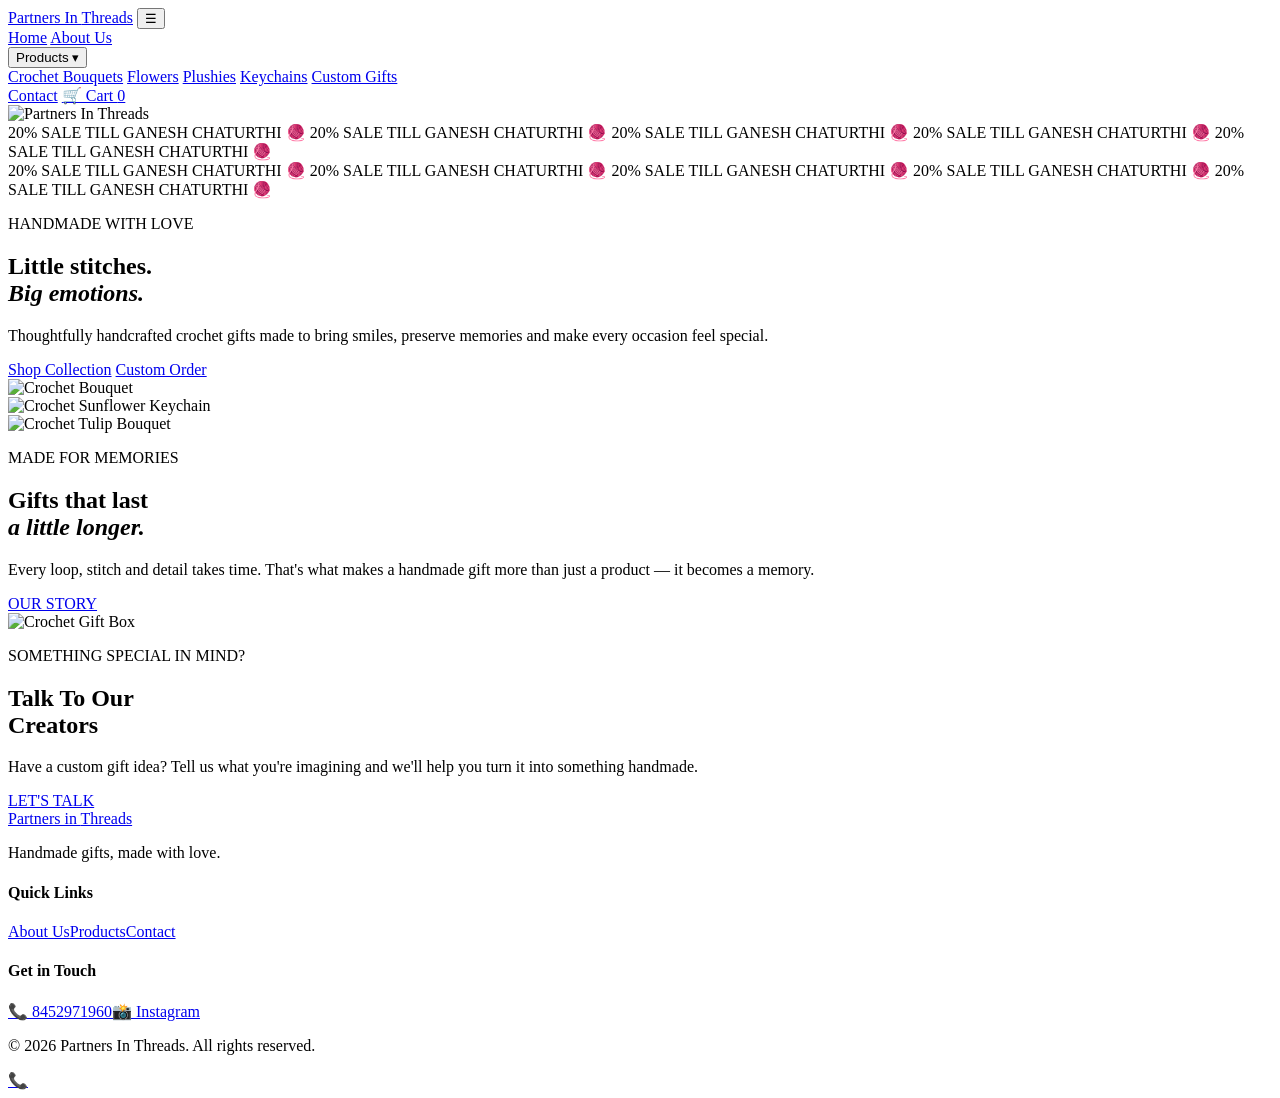
==== index.html @ 67d65999 "Add files via upload" ====
<!DOCTYPE html>
<html lang="en">
<head>
  <meta charset="UTF-8">
  <meta name="viewport" content="width=device-width, initial-scale=1.0">
  <title>Partners In Threads | Handmade Gifts</title>
  <link rel="stylesheet" href="css/style.css">
</head>
<body>
<header>
  <a class="logo" href="index.html"> Partners In <span>Threads</span></a>
  <button class="menu-toggle" aria-label="Open menu">☰</button>
  <nav>
    <a href="index.html">Home</a>
    <a href="about.html">About Us</a>
    <div class="dropdown">
      <button class="dropbtn">Products ▾</button>
      <div class="dropdown-content">
        <a href="products.html#bouquets">Crochet Bouquets</a>
        <a href="products.html#flowers">Flowers</a>
        <a href="products.html#plushies">Plushies</a>
        <a href="products.html#keychains">Keychains</a>
        <a href="products.html#custom">Custom Gifts</a>
      </div>
    </div>
    <a href="contact.html">Contact</a>
    <a href="cart.html" class="cart-link">🛒 Cart <span class="cart-count">0</span></a>
  </nav>
</header>

<section class="home-banner">
    <img src="images/home-img.png" alt="Partners In Threads">
</section>

<section class="updates-bar">
    <div class="updates-track">
        <div class="updates-content">
            <span>20% SALE TILL GANESH CHATURTHI</span>
            <span class="wool">🧶</span>
            <span>20% SALE TILL GANESH CHATURTHI</span>
            <span class="wool">🧶</span>
            <span>20% SALE TILL GANESH CHATURTHI</span>
            <span class="wool">🧶</span>
            <span>20% SALE TILL GANESH CHATURTHI</span>
            <span class="wool">🧶</span>
            <span>20% SALE TILL GANESH CHATURTHI</span>
            <span class="wool">🧶</span>
        </div>

        <div class="updates-content">
            <span>20% SALE TILL GANESH CHATURTHI</span>
            <span class="wool">🧶</span>
            <span>20% SALE TILL GANESH CHATURTHI</span>
            <span class="wool">🧶</span>
            <span>20% SALE TILL GANESH CHATURTHI</span>
            <span class="wool">🧶</span>
            <span>20% SALE TILL GANESH CHATURTHI</span>
            <span class="wool">🧶</span>
            <span>20% SALE TILL GANESH CHATURTHI</span>
            <span class="wool">🧶</span>
        </div>
    </div>
</section>

<main>
<section class="hero">
  <div class="hero-content">
    <p class="eyebrow">HANDMADE WITH LOVE</p>
    <h1>Little stitches.<br><em>Big emotions.</em></h1>
    <p>Thoughtfully handcrafted crochet gifts made to bring smiles, preserve memories and make every occasion feel special.</p>
    <div class="hero-buttons">
      <a href="products.html" class="btn primary">Shop Collection</a>
      <a href="contact.html" class="btn secondary">Custom Order</a>
    </div>
    </div>
  <div class="hero-images soft-flower-arrangement">
    <div class="flower-photo photo-main">
        <img src="images/home-1.jpg" alt="Crochet Bouquet">
    </div>

    <div class="flower-photo photo-left">
        <img src="images/home-2.jpg" alt="Crochet Sunflower Keychain">
    </div>

    <div class="flower-photo photo-right">
        <img src="images/home-3.jpg" alt="Crochet Tulip Bouquet">
    </div>
</div>
  <main>

<!-- ================= STORY SECTION ================= -->

<section class="reference-story">

    <div class="story-text">

        <p class="eyebrow">
            MADE FOR MEMORIES
        </p>

        <h2>
            Gifts that last<br>
            <em>a little longer.</em>
        </h2>

        <p>
            Every loop, stitch and detail takes time.
            That's what makes a handmade gift more than
            just a product — it becomes a memory.
        </p>

        <a href="about.html" class="dark-btn">
            OUR STORY
        </a>

    </div>


    <div class="story-image">
    <div class="story-shape">
        <img src="images/gift-box.png" alt="Crochet Gift Box">
    </div>
</div>

</section>
   
<!-- ================= TALK TO US ================= -->

<section class="talk-section">

    <div class="talk-box">

        <p class="eyebrow">
            SOMETHING SPECIAL IN MIND?
        </p>

        <h2>
            Talk To Our<br>
            Creators
        </h2>

        <p>
            Have a custom gift idea?
            Tell us what you're imagining and
            we'll help you turn it into something handmade.
        </p>

        <a href="contact.html" class="talk-btn">
            LET'S TALK
        </a>

    </div>

</section>

</main>

<footer>
  <div><a class="logo" href="index.html">Partners in <span>Threads</span></a><p>Handmade gifts, made with love.</p></div>
  <div><h4>Quick Links</h4><a href="about.html">About Us</a><a href="products.html">Products</a><a href="contact.html">Contact</a></div>
  <div><h4>Get in Touch</h4><a href="tel:8452971960">📞 8452971960</a><a href="https://www.instagram.com/partners.in.threads/?hl=en" target="_blank">📸 Instagram</a></div>
  <p class="copyright">© 2026 Partners In Threads. All rights reserved.</p>
</footer>
<a class="floating-call" href="tel:8452971960">📞</a>
<script src="js/script.js"></script>
<script src="js/cart.js"></script>
</body>
</html>
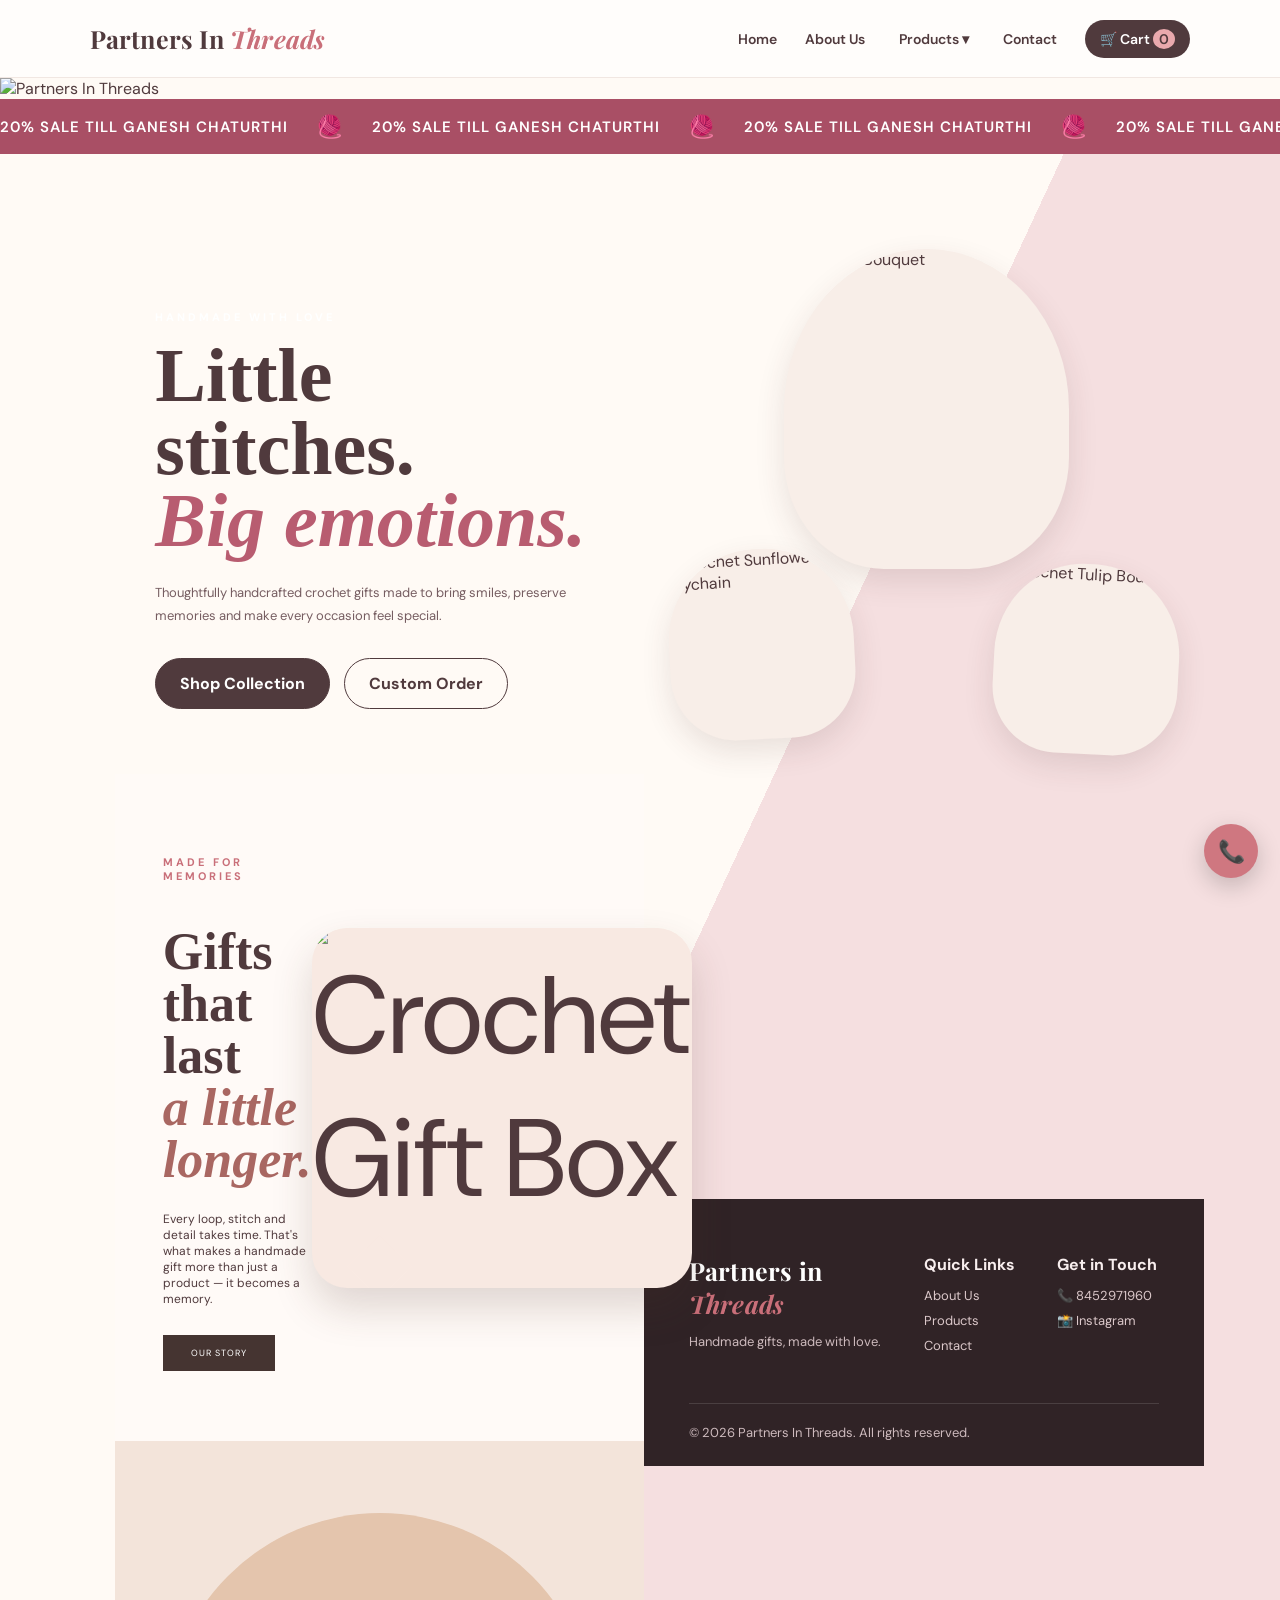
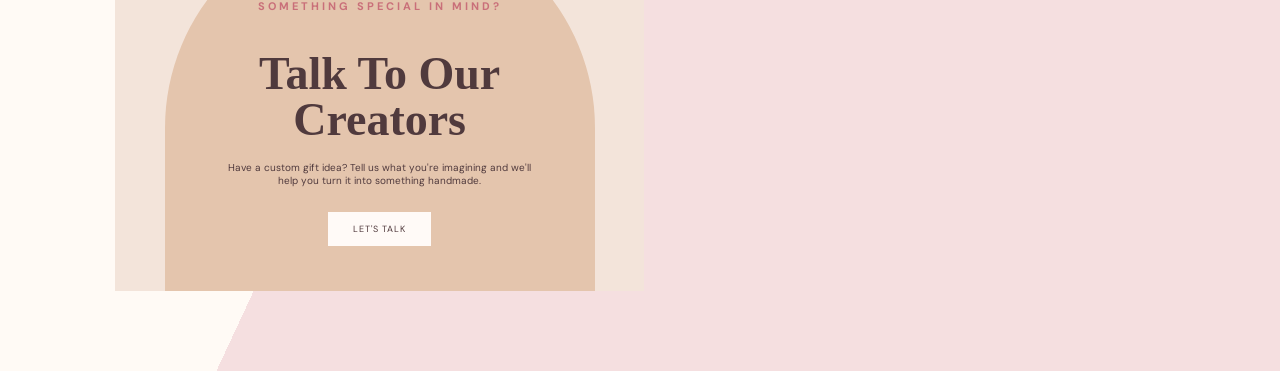
==== commit 50aba420: "Update index.html" ====
--- a/index.html
+++ b/index.html
@@ -4,7 +4,7 @@
   <meta charset="UTF-8">
   <meta name="viewport" content="width=device-width, initial-scale=1.0">
   <title>Partners In Threads | Handmade Gifts</title>
-  <link rel="stylesheet" href="css/style.css">
+  <link rel="stylesheet" href="style.css">
 </head>
 <body>
 <header>
@@ -162,7 +162,7 @@
   <p class="copyright">© 2026 Partners In Threads. All rights reserved.</p>
 </footer>
 <a class="floating-call" href="tel:8452971960">📞</a>
-<script src="js/script.js"></script>
-<script src="js/cart.js"></script>
+<script src="script.js"></script>
+<script src="cart.js"></script>
 </body>
-</html>+</html>
--- a/style.css
+++ b/style.css
@@ -0,0 +1,1347 @@
+@import url('https://fonts.googleapis.com/css2?family=DM+Sans:wght@400;500;600;700&family=Playfair+Display:ital,wght@0,500;0,600;0,700;1,500;1,600&display=swap');
+:root{--cream:#fffaf5;--pink:#e9a9ad;--deep:#503a3d;--rose:#c96f79;--light:#f7e6e1;--white:#fff}
+*{box-sizing:border-box}html{scroll-behavior:smooth}body{margin:0;background:var(--cream);color:var(--deep);font-family:'DM Sans',sans-serif}a{text-decoration:none;color:inherit}
+header{height:78px;padding:0 7%;display:flex;align-items:center;justify-content:space-between;background:#fffdfb;position:sticky;top:0;z-index:20;border-bottom:1px solid #f1e7e2}.logo{font-family:'Playfair Display',serif;font-size:25px;font-weight:700;letter-spacing:.2px}.logo span{color:var(--rose);font-style:italic}nav{display:flex;align-items:center;gap:28px;font-size:14px;font-weight:600}nav>a:hover{color:var(--rose)}.dropdown{position:relative}.dropbtn{border:0;background:none;font:inherit;color:inherit;cursor:pointer}.dropdown-content{display:none;position:absolute;top:25px;left:-15px;background:white;min-width:180px;padding:10px;border-radius:10px;box-shadow:0 12px 30px #0001}.dropdown:hover .dropdown-content{display:grid}.dropdown-content a{padding:9px}.cart-link{background:var(--deep);color:white;padding:10px 15px;border-radius:30px}.cart-count{background:var(--pink);color:var(--deep);padding:1px 6px;border-radius:50%}.menu-toggle{display:none;background:none;border:0;font-size:24px}
+.hero{min-height:620px;padding:80px 9%;display:grid;grid-template-columns:1.1fr .9fr;align-items:center;background:linear-gradient(115deg,#fffaf5 50%,#f5dfe0 50%)}.eyebrow{font-size:11px;letter-spacing:3px;font-weight:700;color:var(--rose)}h1,h2,h3{font-family:'Playfair Display',serif}h1{font-size:clamp(48px,6vw,82px);line-height:1.05;margin:15px 0 25px}h1 em,h2 em{color:var(--rose)}.hero-content>p:not(.eyebrow){max-width:520px;line-height:1.8;color:#765d61}.hero-buttons{display:flex;gap:14px;margin-top:28px}.btn{padding:14px 24px;border-radius:30px;display:inline-block;font-weight:700;border:1px solid var(--deep);cursor:pointer}.primary{background:var(--deep);color:white}.secondary{background:transparent}.hero-art{position:relative;height:400px;display:flex;justify-content:center;align-items:center}.hero-card{width:280px;height:330px;background:#fff8f2;border-radius:50% 50% 35% 35%;display:flex;flex-direction:column;align-items:center;justify-content:center;font-size:100px;box-shadow:15px 20px 0 #ffffff70}.hero-card span{font-family:'Playfair Display';font-size:22px;text-align:center;margin-top:10px}.flower{position:absolute;font-size:70px}.f1{top:20px;left:8%}.f2{right:4%;bottom:20px}.intro{text-align:center;padding:100px 20px;max-width:750px;margin:auto}.intro h2,.feature h2,.about-grid h2,.contact-info h2{font-size:45px;margin:12px 0}.intro>p:last-child{line-height:1.8;color:#765d61}.categories{display:grid;grid-template-columns:repeat(5,1fr);gap:15px;padding:0 7% 100px}.category-card{background:#fff;padding:28px 12px;text-align:center;border-radius:20px;transition:.25s}.category-card:hover{transform:translateY(-7px);box-shadow:0 15px 30px #8f64631c}.category-card div{font-size:48px}.category-card h3{margin:12px 0 5px}.category-card span{font-size:12px;color:#8a7074}.feature{margin:0 7% 100px;padding:65px;display:grid;grid-template-columns:1fr 1fr;gap:70px;align-items:center;background:#f2dfd9;border-radius:35px}.feature-image{font-size:150px;text-align:center;background:#fff8f2;border-radius:50%;width:320px;height:320px;display:flex;align-items:center;justify-content:center;margin:auto}.feature p{line-height:1.8;color:#765d61}.text-link{font-weight:700;color:var(--rose)}.cta{text-align:center;background:var(--deep);color:white;padding:90px 20px}.cta .eyebrow{color:#eab5b7}.cta h2{font-size:48px;margin:15px}.cta .primary{background:#e8a4aa;border-color:#e8a4aa;color:var(--deep)}
+.page-hero{text-align:center;padding:100px 20px 70px;background:#f5e4df}.page-hero.small{padding:65px 20px 50px}.page-hero h1{font-size:60px}.about-grid{max-width:1050px;margin:100px auto;padding:0 25px;display:grid;grid-template-columns:1fr 1fr;gap:70px;align-items:center}.about-art{height:420px;background:#f2d7d0;border-radius:45% 55% 50% 35%;font-size:160px;display:flex;align-items:center;justify-content:center;position:relative}.about-art span{position:absolute;font-size:80px;bottom:35px;right:45px}.about-grid p{line-height:1.9;color:#765d61}.values{display:grid;grid-template-columns:repeat(3,1fr);gap:20px;padding:70px 10%;background:#fff}.values div{text-align:center;padding:25px}.values p{color:#765d61}
+.products-section{padding:70px 7% 100px}.filters{display:flex;justify-content:center;flex-wrap:wrap;gap:10px;margin-bottom:45px}.filters button{border:1px solid #e5d4cf;background:transparent;padding:10px 18px;border-radius:25px;cursor:pointer}.filters button.active,.filters button:hover{background:var(--deep);color:#fff}.product-grid{display:grid;grid-template-columns:repeat(3,1fr);gap:25px}.product-card{background:#fff;border-radius:20px;overflow:hidden;box-shadow:0 5px 20px #6543440d}.product-image{height:230px;background:#f7e7e2;display:flex;align-items:center;justify-content:center;font-size:100px}.product-info{padding:20px}.tag{font-size:10px;text-transform:uppercase;letter-spacing:1.5px;color:var(--rose);font-weight:bold}.product-info h3{font-size:23px;margin:8px 0}.product-info p{font-size:13px;color:#80696c;min-height:38px}.product-bottom{display:flex;justify-content:space-between;align-items:center;margin-top:15px}.product-bottom button{border:0;background:var(--deep);color:white;border-radius:20px;padding:9px 14px;cursor:pointer}
+.cart-page{max-width:1000px;margin:70px auto;display:grid;grid-template-columns:1fr 300px;gap:30px;padding:0 20px}.cart-item{display:flex;align-items:center;gap:18px;background:white;padding:16px;border-radius:15px;margin-bottom:12px}.cart-item .emoji{font-size:45px;background:#f5e4df;padding:15px;border-radius:12px}.cart-item h3{margin:0}.qty{display:flex;gap:8px;align-items:center}.qty button{width:28px;height:28px;border:0;border-radius:50%;cursor:pointer}.remove{color:#bd5964;background:none;border:0;cursor:pointer}.cart-summary{height:max-content;background:white;padding:25px;border-radius:18px}.summary-row{display:flex;justify-content:space-between;border-top:1px solid #eee;padding-top:20px;margin-top:20px;font-size:20px}.checkout-btn{width:100%;margin-top:25px;padding:14px;background:var(--deep);color:white;border:0;border-radius:30px;font-weight:bold;cursor:pointer}.small-note{font-size:11px;color:#8a7074;line-height:1.6}.empty{text-align:center;padding:70px 10px;color:#80696c}
+.contact-wrap{max-width:1000px;margin:80px auto;padding:0 25px;display:grid;grid-template-columns:.9fr 1.1fr;gap:70px}.contact-info p{line-height:1.8;color:#765d61}.contact-card{display:flex;gap:15px;align-items:center;background:#fff;padding:17px;margin-top:15px;border-radius:15px;font-size:25px}.contact-card span{font-size:14px}.contact-form{background:#fff;padding:30px;border-radius:20px}.contact-form label{display:block;font-size:13px;font-weight:bold;margin-bottom:16px}.contact-form input,.contact-form textarea,.contact-form select{width:100%;margin-top:7px;padding:13px;border:1px solid #e6d9d5;border-radius:8px;background:#fffdfb;font:inherit}.contact-form textarea{resize:vertical}#form-status{color:#58815a;font-size:13px}
+footer{background:#302326;color:#f8eeee;padding:55px 8% 25px;display:grid;grid-template-columns:2fr 1fr 1fr;gap:30px}footer .logo{color:white}footer p{color:#cdbabd;font-size:13px}footer h4{margin:0 0 12px}footer a:not(.logo){display:block;margin:8px 0;color:#dbc8ca;font-size:13px}.copyright{grid-column:1/-1;border-top:1px solid #ffffff20;padding-top:20px;margin:10px 0 0}.floating-call{position:fixed;right:22px;bottom:22px;background:#cf7780;color:white;width:54px;height:54px;border-radius:50%;display:flex;align-items:center;justify-content:center;font-size:22px;box-shadow:0 8px 25px #0003}
+@media(max-width:800px){header{padding:0 5%}.menu-toggle{display:block}nav{display:none;position:absolute;top:78px;left:0;right:0;background:white;padding:20px;flex-direction:column;align-items:flex-start;box-shadow:0 10px 20px #0001}nav.open{display:flex}.dropdown-content{position:static;box-shadow:none}.dropdown:hover .dropdown-content{display:none}.dropdown.open .dropdown-content{display:grid}.hero{grid-template-columns:1fr;padding:70px 8%;background:linear-gradient(#fffaf5 55%,#f5dfe0 45%)}.hero-art{height:300px}.categories{grid-template-columns:repeat(2,1fr)}.feature,.about-grid,.contact-wrap,.cart-page{grid-template-columns:1fr}.feature{padding:35px;margin:0 5% 70px;gap:30px}.product-grid{grid-template-columns:repeat(2,1fr)}footer{grid-template-columns:1fr 1fr}.page-hero h1{font-size:48px}}@media(max-width:480px){.hero-buttons{flex-direction:column;align-items:flex-start}.categories{grid-template-columns:1fr 1fr;padding:0 5% 60px}.category-card{padding:20px 8px}.category-card div{font-size:38px}.product-grid{grid-template-columns:1fr}.intro h2,.feature h2,.about-grid h2,.contact-info h2{font-size:35px}.feature-image{width:240px;height:240px;font-size:110px}footer{grid-template-columns:1fr}.cart-page{margin:40px auto}}
+/* Product Photos */
+.product-image {
+    width: 100%;
+    height: 245px;
+    display: flex;
+    align-items: center;
+    justify-content: center;
+    overflow: hidden;
+    background: #f8e9e5;
+    padding: 15px;
+}
+
+.product-image img {
+    width: 100%;
+    height: 100%;
+    object-fit: contain;
+    display: block;
+}
+/* Founders Photo */
+.about-art {
+    display: flex;
+    align-items: center;
+    justify-content: center;
+    padding: 25px;
+    background: transparent;
+}
+
+.about-art img {
+    width: 100%;
+    max-width: 380px;
+    height: 430px;
+    object-fit: cover;
+    display: block;
+    border-radius: 45% 45% 45% 45%;
+    box-shadow: 0 12px 30px rgba(80, 50, 40, 0.18);
+}
+/* =====================================================
+   PARTNERS IN THREADS - REFERENCE STYLE HOMEPAGE
+   ===================================================== */
+
+
+/* ================= HERO ================= */
+
+.reference-hero {
+
+    min-height: 650px;
+
+    position: relative;
+
+    display: flex;
+
+    align-items: center;
+
+    justify-content: center;
+
+    text-align: center;
+
+    overflow: hidden;
+
+    color: white;
+
+    background:
+        linear-gradient(
+            rgba(95, 72, 65, 0.25),
+            rgba(95, 72, 65, 0.25)
+        ),
+        linear-gradient(
+            120deg,
+            #cdb7aa,
+            #a98d7d,
+            #d4bfb2
+        );
+}
+
+
+.reference-hero::before {
+
+    content: "";
+
+    position: absolute;
+
+    width: 520px;
+    height: 520px;
+
+    border-radius: 50%;
+
+    background: rgba(255,255,255,0.15);
+
+    right: 10%;
+    top: 5%;
+}
+
+
+.hero-content {
+
+    position: relative;
+
+    z-index: 2;
+
+    max-width: 650px;
+
+    padding: 40px;
+}
+
+
+.hero-content .eyebrow {
+
+    color: white;
+
+    margin-bottom: 15px;
+}
+
+
+.hero-content h1 {
+
+    font-family: "Cormorant Garamond", serif;
+
+    font-size: 76px;
+
+    line-height: 0.95;
+
+    margin-bottom: 25px;
+}
+
+
+.hero-content h1 em {
+    color: #b85c70;
+    font-style: italic;
+}
+
+
+.hero-content > p:not(.eyebrow) {
+
+    max-width: 560px;
+
+    margin: 0 auto 30px;
+
+    font-size: 13px;
+}
+
+
+.hero-btn {
+
+    display: inline-block;
+
+    background: #fffaf7;
+
+    color: #4a3834;
+
+    padding: 13px 30px;
+
+    font-size: 10px;
+
+    letter-spacing: 1.5px;
+
+    font-weight: 600;
+
+}
+
+
+.hero-bottom-left {
+
+    position: absolute;
+
+    left: 6%;
+
+    bottom: 25px;
+
+    display: flex;
+
+    gap: 20px;
+
+    z-index: 3;
+}
+
+
+.hero-bottom-left a {
+
+    color: white;
+
+    font-size: 18px;
+}
+
+
+.hero-bottom-right {
+
+    position: absolute;
+
+    right: 6%;
+
+    bottom: 25px;
+
+    font-size: 9px;
+
+    letter-spacing: 1px;
+}
+
+
+/* ================= COLLECTIONS ================= */
+
+.collections-section {
+
+    background: #f3e4da;
+
+    text-align: center;
+
+    padding: 90px 7%;
+}
+
+
+.collections-section h2 {
+
+    font-family: "Cormorant Garamond", serif;
+
+    font-size: 48px;
+
+    margin-bottom: 45px;
+}
+
+
+.collection-grid {
+
+    max-width: 1000px;
+
+    margin: auto;
+
+    display: grid;
+
+    grid-template-columns:
+        repeat(3, 1fr);
+
+    gap: 45px;
+}
+
+
+.collection-card {
+
+    background: #e4c7b2;
+
+    display: block;
+
+    transition: transform 0.3s ease;
+}
+
+
+.collection-card:hover {
+
+    transform: translateY(-6px);
+}
+
+
+.collection-image {
+    height: 250px;
+    width: 100%;
+    overflow: hidden;
+    border-radius: 120px 120px 0 0;
+    background: #e4c7b2;
+}
+
+.collection-image img {
+    width: 100%;
+    height: 100%;
+    object-fit: cover;
+    display: block;
+}
+
+
+.bouquet-bg {
+
+    background: #c7b1a4;
+}
+
+
+.keychain-bg {
+
+    background: #bba69a;
+}
+
+
+.gajra-bg {
+
+    background: #d2b9a6;
+}
+
+
+.collection-text {
+
+    padding: 20px 25px 28px;
+}
+
+
+.collection-text h3 {
+
+    font-family: "Cormorant Garamond", serif;
+
+    font-size: 26px;
+
+    margin-bottom: 8px;
+}
+
+
+.collection-text p {
+
+    font-size: 9px;
+
+    line-height: 1.6;
+
+    margin-bottom: 20px;
+}
+
+
+.collection-text span {
+
+    font-size: 8px;
+
+    letter-spacing: 1px;
+
+    font-weight: 600;
+}
+
+
+/* ================= STORY ================= */
+
+.reference-story {
+
+    min-height: 520px;
+
+    display: grid;
+
+    grid-template-columns: 1fr 1fr;
+
+    align-items: center;
+
+    padding: 70px 9%;
+
+    background: #fffaf7;
+}
+
+
+.story-text {
+
+    max-width: 500px;
+}
+
+
+.story-text h2 {
+
+    font-family: "Cormorant Garamond", serif;
+
+    font-size: 52px;
+
+    line-height: 1;
+
+    margin-bottom: 25px;
+}
+
+
+.story-text h2 em {
+
+    color: #a96762;
+
+    font-style: italic;
+}
+
+
+.story-text > p:not(.eyebrow) {
+
+    font-size: 12px;
+
+    max-width: 450px;
+
+    margin-bottom: 28px;
+}
+
+
+.dark-btn {
+
+    display: inline-block;
+
+    background: #453431;
+
+    color: white;
+
+    padding: 12px 28px;
+
+    font-size: 9px;
+
+    letter-spacing: 1px;
+}
+
+
+.story-image {
+
+    display: flex;
+
+    align-items: center;
+
+    justify-content: center;
+}
+
+
+.story-shape {
+
+    width: 390px;
+
+    height: 390px;
+
+    display: flex;
+
+    align-items: center;
+
+    justify-content: center;
+
+    font-size: 110px;
+
+    background: #d6bba8;
+
+    border-radius:
+        50%
+        50%
+        50%
+        20%;
+
+    box-shadow:
+        0 20px 40px
+        rgba(80,50,40,0.18);
+}
+
+
+/* ================= POPULAR ================= */
+
+.popular-section {
+
+    background: #e4c6ae;
+
+    padding: 80px 6%;
+
+    text-align: center;
+}
+
+
+.popular-section h2 {
+
+    font-family: "Cormorant Garamond", serif;
+
+    font-size: 48px;
+
+    margin-bottom: 40px;
+}
+
+
+.popular-grid {
+
+    max-width: 1120px;
+
+    margin: auto;
+
+    display: grid;
+
+    grid-template-columns:
+        repeat(4, 1fr);
+
+    gap: 28px;
+}
+
+
+.popular-product {
+
+    text-align: left;
+
+    display: block;
+}
+
+
+.popular-product-image {
+
+    height: 230px;
+
+    background: #d2b6a3;
+
+    display: flex;
+
+    align-items: center;
+
+    justify-content: center;
+
+    overflow: hidden;
+}
+
+
+.popular-product-image img {
+
+    width: 100%;
+
+    height: 100%;
+
+    object-fit: contain;
+
+    padding: 15px;
+}
+
+
+.popular-product h3 {
+
+    font-family: "Cormorant Garamond", serif;
+
+    font-size: 22px;
+
+    margin-top: 12px;
+}
+
+
+.popular-product p {
+
+    font-size: 12px;
+
+    font-weight: 600;
+}
+
+
+/* ================= TALK SECTION ================= */
+
+.talk-section {
+
+    min-height: 450px;
+
+    background: #f3e4da;
+
+    display: flex;
+
+    align-items: flex-end;
+
+    justify-content: center;
+
+    text-align: center;
+
+    padding-top: 70px;
+}
+
+
+.talk-box {
+
+    width: 430px;
+
+    min-height: 350px;
+
+    background: #e4c5ad;
+
+    border-radius:
+        220px
+        220px
+        0
+        0;
+
+    padding:
+        75px
+        55px
+        45px;
+}
+
+
+.talk-box h2 {
+
+    font-family: "Cormorant Garamond", serif;
+
+    font-size: 46px;
+
+    line-height: 1;
+
+    margin-bottom: 18px;
+}
+
+
+.talk-box p:not(.eyebrow) {
+
+    font-size: 10px;
+
+    margin-bottom: 25px;
+}
+
+
+.talk-btn {
+
+    display: inline-block;
+
+    background: #fffaf7;
+
+    padding: 11px 25px;
+
+    font-size: 9px;
+
+    letter-spacing: 1px;
+}
+
+
+/* ================= MOBILE ================= */
+
+@media (max-width: 800px) {
+
+    .reference-hero {
+
+        min-height: 560px;
+
+    }
+
+
+    .hero-content h1 {
+
+        font-size: 54px;
+
+    }
+
+
+    .collection-grid {
+
+        grid-template-columns: 1fr;
+
+        max-width: 380px;
+
+    }
+
+
+    .reference-story {
+
+        grid-template-columns: 1fr;
+
+        gap: 50px;
+
+        text-align: center;
+
+    }
+
+
+    .story-text {
+
+        margin: auto;
+
+    }
+
+
+    .story-image {
+
+        order: -1;
+
+    }
+
+
+    .story-shape {
+
+        width: 300px;
+
+        height: 300px;
+
+    }
+
+
+    .popular-grid {
+
+        grid-template-columns:
+            repeat(2, 1fr);
+
+    }
+
+
+    .talk-box {
+
+        width: 90%;
+
+    }
+
+}
+
+
+@media (max-width: 500px) {
+
+    .popular-grid {
+
+        grid-template-columns: 1fr;
+
+    }
+
+
+    .hero-content h1 {
+
+        font-size: 45px;
+
+    }
+
+
+    .hero-bottom-right {
+
+        display: none;
+
+    }
+
+}
+/* Soft Flower Arrangement */
+
+.soft-flower-arrangement {
+    position: relative;
+    width: 560px;
+    height: 540px;
+    margin: 0 auto;
+}
+
+.flower-photo {
+    position: absolute;
+    overflow: hidden;
+    background: #f8eee8;
+    box-shadow: 0 12px 30px rgba(70, 45, 40, 0.12);
+}
+
+.flower-photo img {
+    width: 100%;
+    height: 100%;
+    object-fit: cover;
+    display: block;
+}
+
+/* Main bouquet */
+.photo-main {
+    width: 285px;
+    height: 320px;
+    top: 15px;
+    left: 140px;
+    border-radius: 50% 50% 35% 35%;
+}
+
+/* Left small photo */
+.photo-left {
+    width: 185px;
+    height: 190px;
+    left: 25px;
+    bottom: 35px;
+    border-radius: 48% 48% 35% 35%;
+    transform: rotate(-3deg);
+}
+
+/* Right small photo */
+.photo-right {
+    width: 185px;
+    height: 190px;
+    right: 25px;
+    bottom: 20px;
+    border-radius: 48% 48% 35% 35%;
+    transform: rotate(3deg);
+}
+.story-shape {
+    width: 380px;
+    height: 360px;
+    border-radius: 35px;
+    overflow: hidden;
+    position: relative;
+    background: #f8e9e2;
+    margin: 0 auto;
+}
+
+.story-shape::after {
+    content: "";
+    position: absolute;
+    bottom: -1px;
+    left: 45px;
+    width: 45px;
+    height: 45px;
+    background: #f8e9e2;
+    transform: rotate(45deg);
+}
+
+.story-shape img {
+    width: 100%;
+    height: 100%;
+    object-fit: cover;
+    display: block;
+}
+.home-banner {
+    width: 100%;
+    display: flex;
+    justify-content: center;
+    overflow: hidden;
+}
+
+.home-banner img {
+    width: 100%;
+    height: auto;
+    display: block;
+}
+.updates-bar {
+    width: 100%;
+    height: 55px;
+    background: #a94f65;
+    overflow: hidden;
+    display: flex;
+    align-items: center;
+}
+
+.updates-track {
+    display: flex;
+    width: max-content;
+    animation: updateScroll 20s linear infinite;
+}
+
+.updates-content {
+    display: flex;
+    align-items: center;
+    gap: 28px;
+    padding-right: 28px;
+    white-space: nowrap;
+}
+
+.updates-track span {
+    color: #ffffff;
+    font-size: 15px;
+    font-weight: 600;
+    letter-spacing: 1px;
+}
+
+.updates-track .wool {
+    font-size: 22px;
+}
+
+@keyframes updateScroll {
+    from {
+        transform: translateX(0);
+    }
+    to {
+        transform: translateX(-50%);
+    }
+}
+
+@keyframes updateScroll {
+    from {
+        transform: translateX(0);
+    }
+    to {
+        transform: translateX(-50%);
+    }
+}
+.original-price {
+    text-decoration: line-through;
+    color: #888;
+    font-size: 14px;
+    margin-right: 8px;
+}
+
+.sale-price {
+    color: #a94f65;
+    font-size: 18px;
+    font-weight: 700;
+}
+/* ================================
+   CHECKOUT PAGE
+================================ */
+
+.checkout-page {
+    padding: 50px 6%;
+    background: #fffaf7;
+}
+
+.checkout-container {
+    max-width: 1150px;
+    margin: 0 auto;
+    display: grid;
+    grid-template-columns: 1.5fr 1fr;
+    gap: 40px;
+    align-items: start;
+}
+
+.checkout-form,
+.checkout-summary {
+    background: #ffffff;
+    padding: 30px;
+    border-radius: 20px;
+    box-shadow: 0 8px 25px rgba(100, 60, 50, 0.08);
+}
+
+.checkout-form h2,
+.checkout-summary h2 {
+    color: #3f302d;
+    margin-bottom: 8px;
+}
+
+.checkout-subtitle {
+    color: #777;
+    margin-bottom: 25px;
+}
+
+.checkout-form label {
+    display: block;
+    color: #3f302d;
+    font-weight: 600;
+    margin-bottom: 18px;
+}
+
+.checkout-form input,
+.checkout-form textarea {
+    width: 100%;
+    margin-top: 8px;
+    padding: 13px 15px;
+    border: 1px solid #d8c3b5;
+    border-radius: 10px;
+    font-family: inherit;
+    font-size: 15px;
+    box-sizing: border-box;
+    outline: none;
+}
+
+.checkout-form input:focus,
+.checkout-form textarea:focus {
+    border-color: #a96762;
+}
+
+.checkout-row {
+    display: grid;
+    grid-template-columns: 1fr 1fr;
+    gap: 18px;
+}
+
+.payment-heading {
+    margin-top: 30px;
+}
+
+.payment-options {
+    display: flex;
+    flex-direction: column;
+    gap: 12px;
+    margin: 20px 0 25px;
+}
+
+.payment-option {
+    display: flex !important;
+    align-items: center;
+    gap: 12px;
+    padding: 15px;
+    border: 1px solid #d8c3b5;
+    border-radius: 12px;
+    cursor: pointer;
+    margin-bottom: 0 !important;
+}
+
+.payment-option input {
+    width: auto;
+    margin: 0;
+}
+
+.payment-option span {
+    display: flex;
+    flex-direction: column;
+    gap: 4px;
+}
+
+.payment-option small {
+    color: #777;
+    font-weight: 400;
+}
+
+.checkout-submit {
+    width: 100%;
+    padding: 15px;
+    border: none;
+    border-radius: 30px;
+    background: #a94f65;
+    color: white;
+    font-size: 16px;
+    font-weight: 600;
+    cursor: pointer;
+}
+
+.checkout-submit:hover {
+    opacity: 0.9;
+}
+
+
+/* Checkout Products */
+
+.checkout-item {
+    display: flex;
+    align-items: center;
+    gap: 14px;
+    padding: 15px 0;
+    border-bottom: 1px solid #eadbd3;
+}
+
+.checkout-item-image {
+    width: 70px;
+    height: 70px;
+    flex-shrink: 0;
+    border-radius: 10px;
+    overflow: hidden;
+    background: #f8e9e5;
+}
+
+.checkout-item-image img {
+    width: 100%;
+    height: 100%;
+    object-fit: contain;
+    display: block;
+}
+
+.checkout-item-info {
+    flex: 1;
+}
+
+.checkout-item-info h3 {
+    margin: 0 0 5px;
+    font-size: 15px;
+    color: #3f302d;
+}
+
+.checkout-item-info p {
+    margin: 0;
+    color: #777;
+    font-size: 14px;
+}
+
+.checkout-item > strong {
+    color: #a94f65;
+    white-space: nowrap;
+}
+
+.checkout-total {
+    display: flex;
+    justify-content: space-between;
+    align-items: center;
+    padding-top: 20px;
+    margin-top: 10px;
+    font-size: 18px;
+}
+
+.checkout-total strong {
+    color: #a94f65;
+    font-size: 22px;
+}
+
+
+/* Mobile */
+
+@media (max-width: 768px) {
+
+    .checkout-container {
+        grid-template-columns: 1fr;
+    }
+
+    .checkout-row {
+        grid-template-columns: 1fr;
+        gap: 0;
+    }
+
+    .checkout-form,
+    .checkout-summary {
+        padding: 22px;
+    }
+}
+/* ================================
+   ORDER SUCCESS PAGE
+================================ */
+
+.order-success-page {
+    min-height: 70vh;
+    padding: 60px 6%;
+    background: #fffaf7;
+}
+
+.success-box {
+    max-width: 800px;
+    margin: 0 auto;
+    background: #ffffff;
+    padding: 45px;
+    border-radius: 24px;
+    text-align: center;
+    box-shadow: 0 8px 30px rgba(100, 60, 50, 0.08);
+}
+
+.success-icon {
+    width: 70px;
+    height: 70px;
+    margin: 0 auto 20px;
+    border-radius: 50%;
+    background: #a94f65;
+    color: white;
+    font-size: 40px;
+    display: flex;
+    align-items: center;
+    justify-content: center;
+}
+
+.success-box h1 {
+    color: #3f302d;
+    margin: 10px 0;
+}
+
+.success-box h1 em {
+    color: #a94f65;
+}
+
+.success-message {
+    color: #777;
+    line-height: 1.6;
+}
+
+.order-id-box {
+    margin: 30px auto;
+    padding: 18px;
+    background: #f8e9e5;
+    border-radius: 12px;
+}
+
+.order-id-box span {
+    display: block;
+    color: #777;
+    font-size: 13px;
+    margin-bottom: 5px;
+}
+
+.order-id-box strong {
+    color: #a94f65;
+    font-size: 20px;
+    letter-spacing: 1px;
+}
+
+.success-details,
+.success-products {
+    margin-top: 30px;
+    padding-top: 25px;
+    border-top: 1px solid #eadbd3;
+    text-align: left;
+}
+
+.success-details h2,
+.success-products h2 {
+    color: #3f302d;
+    margin-bottom: 18px;
+}
+
+.success-details p {
+    color: #555;
+    line-height: 1.6;
+    margin: 8px 0;
+}
+
+.success-item {
+    display: flex;
+    align-items: center;
+    gap: 15px;
+    padding: 15px 0;
+    border-bottom: 1px solid #eadbd3;
+}
+
+.success-item-image {
+    width: 70px;
+    height: 70px;
+    flex-shrink: 0;
+    border-radius: 10px;
+    overflow: hidden;
+    background: #f8e9e5;
+}
+
+.success-item-image img {
+    width: 100%;
+    height: 100%;
+    object-fit: contain;
+}
+
+.success-item-info {
+    flex: 1;
+}
+
+.success-item-info h3 {
+    margin: 0 0 5px;
+    color: #3f302d;
+    font-size: 15px;
+}
+
+.success-item-info p {
+    margin: 0;
+    color: #777;
+    font-size: 14px;
+}
+
+.success-item > strong {
+    color: #a94f65;
+}
+
+.success-total {
+    display: flex;
+    justify-content: space-between;
+    align-items: center;
+    margin-top: 25px;
+    padding-top: 20px;
+    border-top: 2px solid #d8c3b5;
+    font-size: 20px;
+}
+
+.success-total strong {
+    color: #a94f65;
+    font-size: 24px;
+}
+
+.success-buttons {
+    display: flex;
+    justify-content: center;
+    gap: 15px;
+    margin-top: 35px;
+    flex-wrap: wrap;
+}
+
+.continue-shopping,
+.home-button {
+    padding: 13px 25px;
+    border-radius: 25px;
+    text-decoration: none;
+    font-weight: 600;
+}
+
+.continue-shopping {
+    background: #a94f65;
+    color: white;
+}
+
+.home-button {
+    border: 1px solid #a94f65;
+    color: #a94f65;
+    background: white;
+}
+
+@media (max-width: 600px) {
+
+    .success-box {
+        padding: 25px 18px;
+    }
+
+    .success-item {
+        gap: 10px;
+    }
+
+    .success-item-image {
+        width: 60px;
+        height: 60px;
+    }
+
+    .success-buttons {
+        flex-direction: column;
+    }
+
+    .continue-shopping,
+    .home-button {
+        display: block;
+        width: 100%;
+        box-sizing: border-box;
+    }
+}
+/* ================================
+   CART PRODUCT IMAGE
+================================ */
+
+.cart-item-image {
+    width: 120px !important;
+    height: 120px !important;
+    min-width: 120px !important;
+    max-width: 120px !important;
+    flex: 0 0 120px !important;
+
+    border-radius: 12px;
+    overflow: hidden;
+    background: #f8e9e5;
+
+    display: flex;
+    align-items: center;
+    justify-content: center;
+}
+
+.cart-item-image img {
+    width: 100% !important;
+    height: 100% !important;
+
+    max-width: 100% !important;
+    max-height: 100% !important;
+
+    object-fit: contain !important;
+    display: block;
+}
+.cart-item {
+    display: flex;
+    align-items: center;
+    gap: 20px;
+    padding: 20px;
+    margin-bottom: 15px;
+    background: #ffffff;
+    border-radius: 15px;
+}
+/* ================================
+   UPI PAYMENT
+================================ */
+
+.upi-payment-box {
+    display: none;
+    margin: 20px 0;
+    padding: 20px;
+    background: #f8e9e5;
+    border-radius: 15px;
+}
+
+.upi-payment-box h3 {
+    margin-top: 0;
+    color: #3f302d;
+}
+
+.upi-payment-box p {
+    color: #666;
+}
+
+.upi-id {
+    display: inline-block;
+    margin: 10px 0;
+    padding: 12px 18px;
+    background: white;
+    border-radius: 10px;
+    color: #a94f65;
+    font-weight: 700;
+}
+
+.upi-note {
+    font-size: 13px;
+}
+
+.payment-confirmation {
+    display: flex !important;
+    align-items: center;
+    gap: 10px;
+    margin-top: 15px;
+    cursor: pointer;
+}
+
+.payment-confirmation input {
+    width: auto !important;
+    margin: 0 !important;
+}
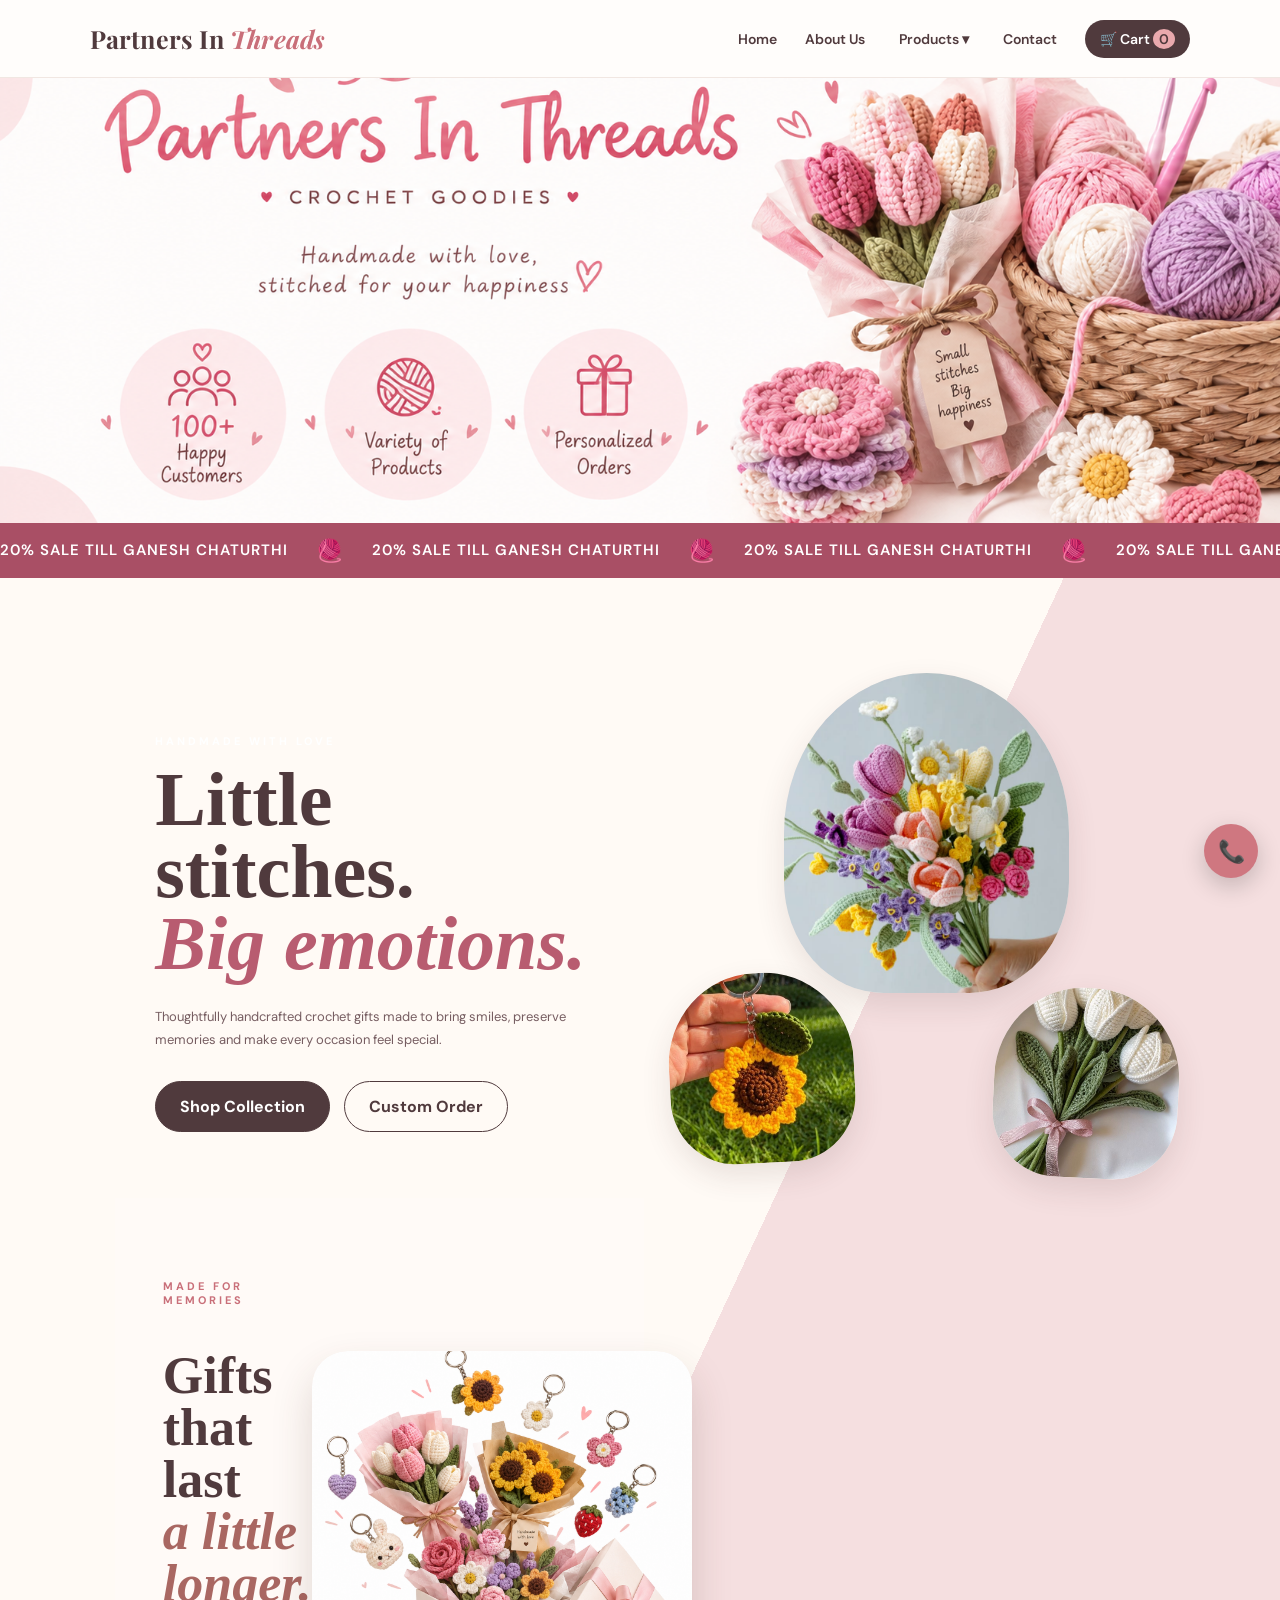
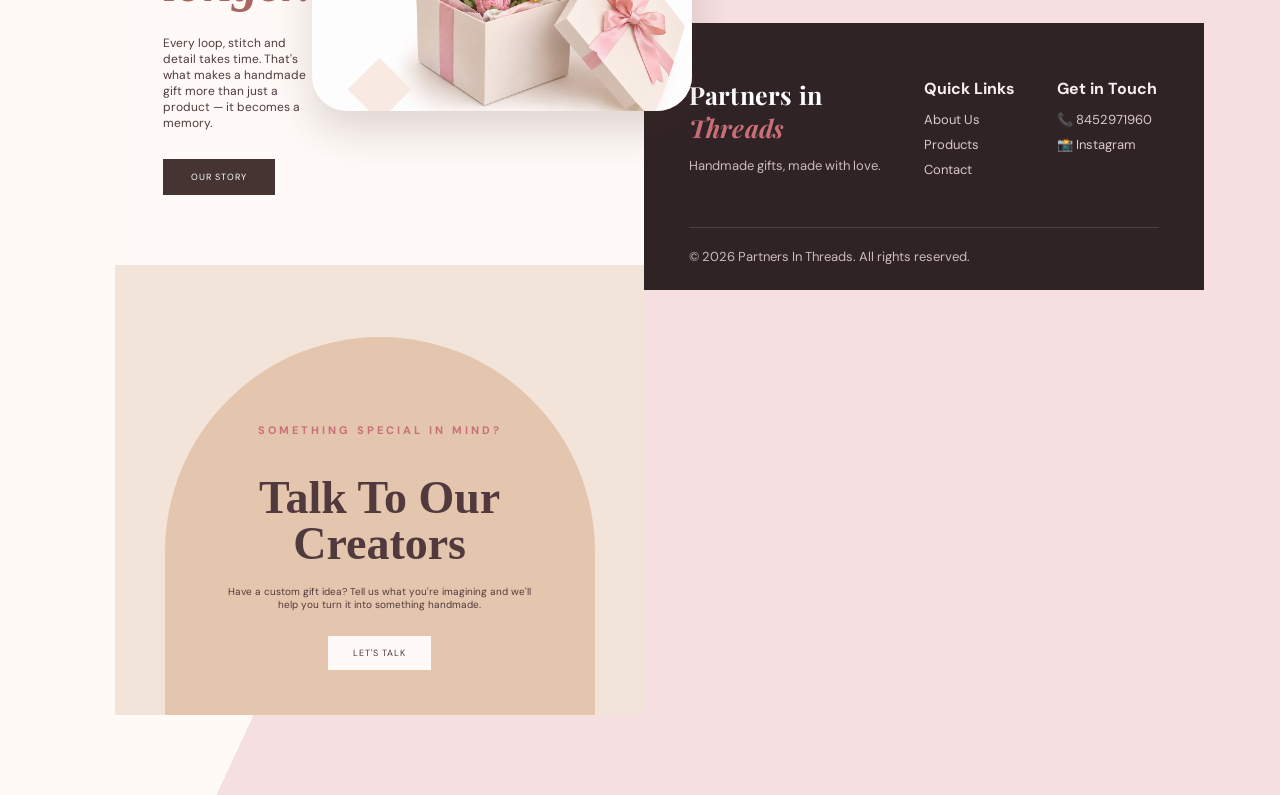
==== commit 52e97edc: "Update index.html" ====
--- a/index.html
+++ b/index.html
@@ -29,7 +29,7 @@
 </header>
 
 <section class="home-banner">
-    <img src="images/home-img.png" alt="Partners In Threads">
+    <img src="home-img.png" alt="Partners In Threads">
 </section>
 
 <section class="updates-bar">
@@ -75,15 +75,15 @@
     </div>
   <div class="hero-images soft-flower-arrangement">
     <div class="flower-photo photo-main">
-        <img src="images/home-1.jpg" alt="Crochet Bouquet">
+        <img src="home-1.jpg" alt="Crochet Bouquet">
     </div>
 
     <div class="flower-photo photo-left">
-        <img src="images/home-2.jpg" alt="Crochet Sunflower Keychain">
+        <img src="home-2.jpg" alt="Crochet Sunflower Keychain">
     </div>
 
     <div class="flower-photo photo-right">
-        <img src="images/home-3.jpg" alt="Crochet Tulip Bouquet">
+        <img src="home-3.jpg" alt="Crochet Tulip Bouquet">
     </div>
 </div>
   <main>
@@ -118,7 +118,7 @@
 
     <div class="story-image">
     <div class="story-shape">
-        <img src="images/gift-box.png" alt="Crochet Gift Box">
+        <img src="gift-box.png" alt="Crochet Gift Box">
     </div>
 </div>
 
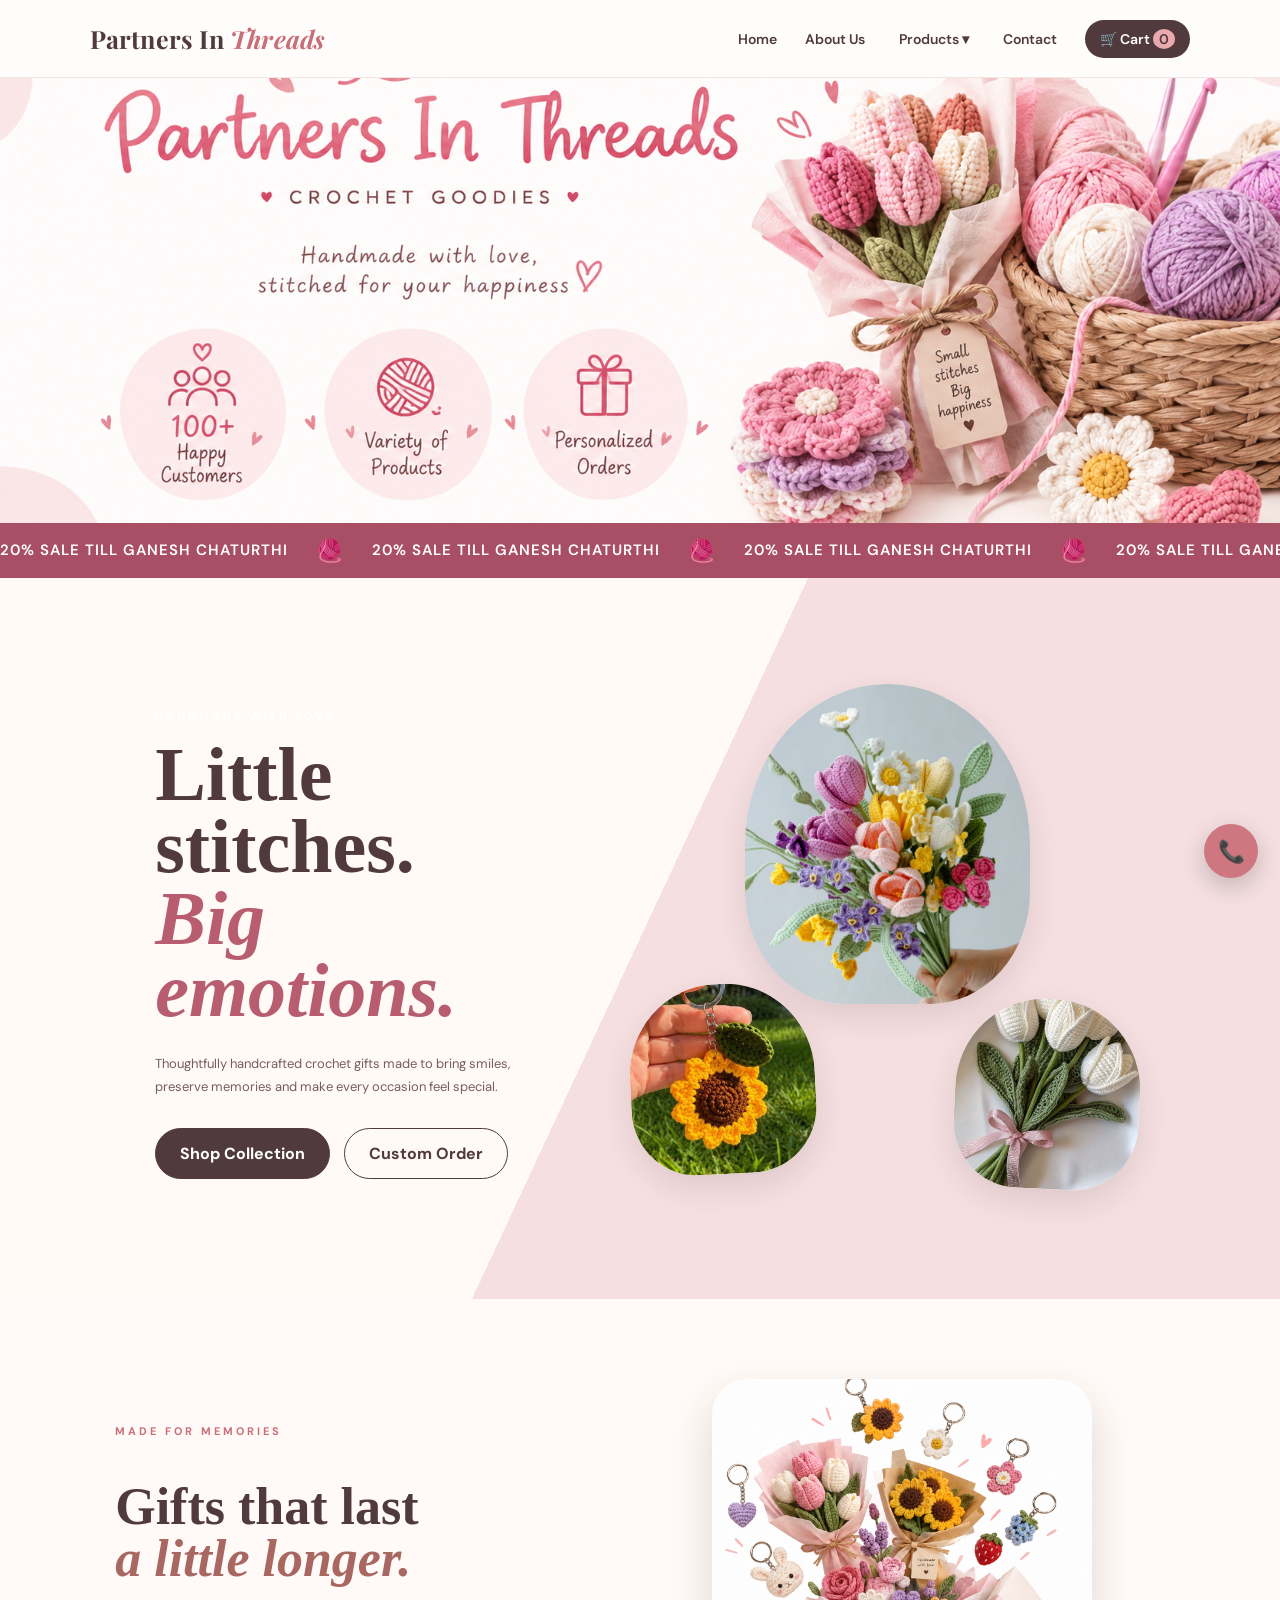
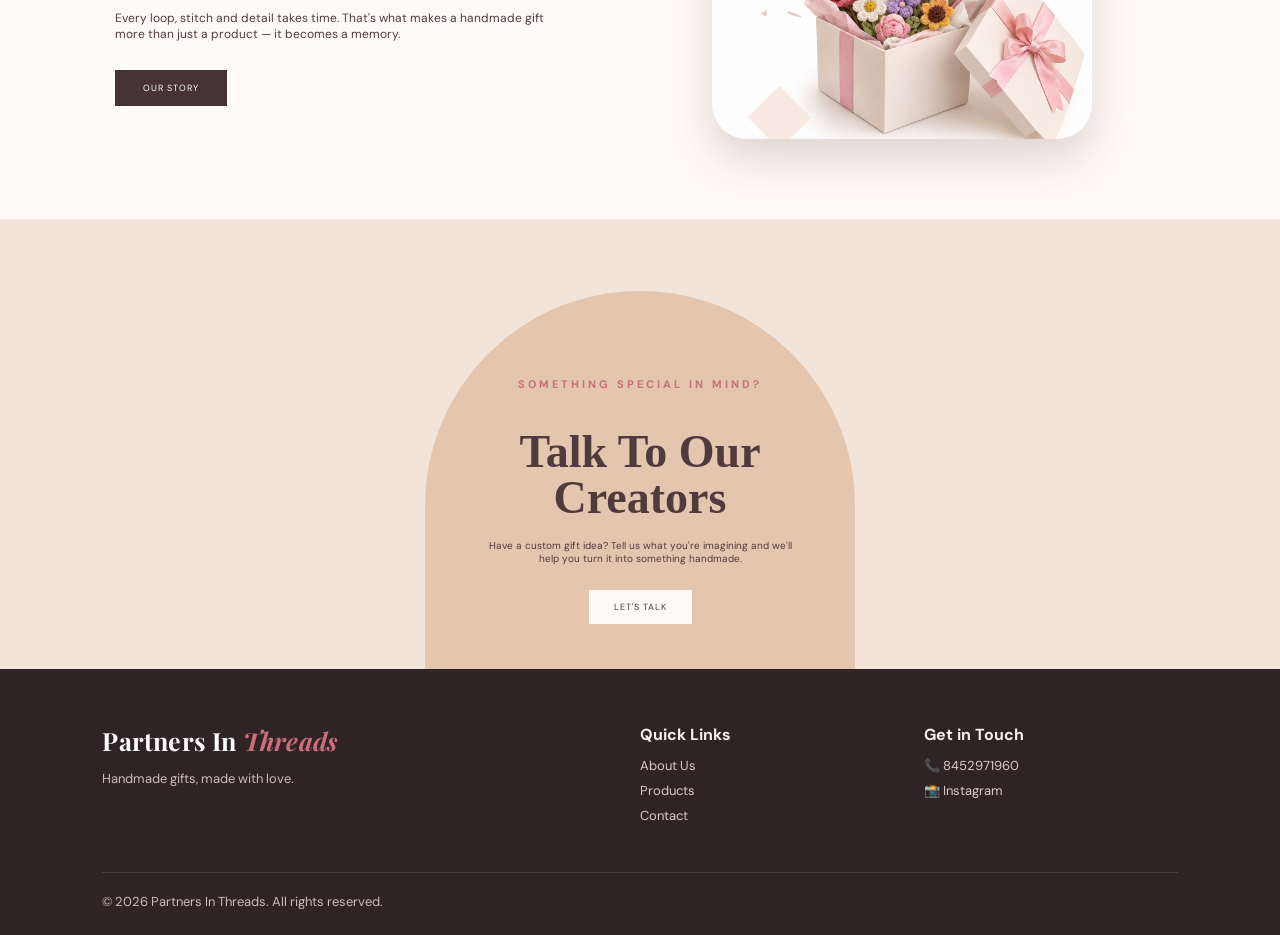
==== commit 5f6d3d69: "Update index.html" ====
--- a/index.html
+++ b/index.html
@@ -1,31 +1,36 @@
+
 <!DOCTYPE html>
 <html lang="en">
 <head>
-  <meta charset="UTF-8">
-  <meta name="viewport" content="width=device-width, initial-scale=1.0">
-  <title>Partners In Threads | Handmade Gifts</title>
-  <link rel="stylesheet" href="style.css">
+    <meta charset="UTF-8">
+    <meta name="viewport" content="width=device-width, initial-scale=1.0">
+    <title>Partners In Threads | Handmade Gifts</title>
+    <link rel="stylesheet" href="style.css">
 </head>
 <body>
+
 <header>
-  <a class="logo" href="index.html"> Partners In <span>Threads</span></a>
-  <button class="menu-toggle" aria-label="Open menu">☰</button>
-  <nav>
-    <a href="index.html">Home</a>
-    <a href="about.html">About Us</a>
-    <div class="dropdown">
-      <button class="dropbtn">Products ▾</button>
-      <div class="dropdown-content">
-        <a href="products.html#bouquets">Crochet Bouquets</a>
-        <a href="products.html#flowers">Flowers</a>
-        <a href="products.html#plushies">Plushies</a>
-        <a href="products.html#keychains">Keychains</a>
-        <a href="products.html#custom">Custom Gifts</a>
-      </div>
-    </div>
-    <a href="contact.html">Contact</a>
-    <a href="cart.html" class="cart-link">🛒 Cart <span class="cart-count">0</span></a>
-  </nav>
+    <a class="logo" href="index.html">Partners In <span>Threads</span></a>
+    <button class="menu-toggle" aria-label="Open menu">☰</button>
+
+    <nav>
+        <a href="index.html">Home</a>
+        <a href="about.html">About Us</a>
+
+        <div class="dropdown">
+            <button class="dropbtn">Products ▾</button>
+            <div class="dropdown-content">
+                <a href="products.html#bouquets">Crochet Bouquets</a>
+                <a href="products.html#flowers">Flowers</a>
+                <a href="products.html#plushies">Plushies</a>
+                <a href="products.html#keychains">Keychains</a>
+                <a href="products.html#custom">Custom Gifts</a>
+            </div>
+        </div>
+
+        <a href="contact.html">Contact</a>
+        <a href="cart.html" class="cart-link">🛒 Cart <span class="cart-count">0</span></a>
+    </nav>
 </header>
 
 <section class="home-banner">
@@ -35,134 +40,125 @@
 <section class="updates-bar">
     <div class="updates-track">
         <div class="updates-content">
-            <span>20% SALE TILL GANESH CHATURTHI</span>
-            <span class="wool">🧶</span>
-            <span>20% SALE TILL GANESH CHATURTHI</span>
-            <span class="wool">🧶</span>
-            <span>20% SALE TILL GANESH CHATURTHI</span>
-            <span class="wool">🧶</span>
-            <span>20% SALE TILL GANESH CHATURTHI</span>
-            <span class="wool">🧶</span>
-            <span>20% SALE TILL GANESH CHATURTHI</span>
-            <span class="wool">🧶</span>
+            <span>20% SALE TILL GANESH CHATURTHI</span><span class="wool">🧶</span>
+            <span>20% SALE TILL GANESH CHATURTHI</span><span class="wool">🧶</span>
+            <span>20% SALE TILL GANESH CHATURTHI</span><span class="wool">🧶</span>
+            <span>20% SALE TILL GANESH CHATURTHI</span><span class="wool">🧶</span>
+            <span>20% SALE TILL GANESH CHATURTHI</span><span class="wool">🧶</span>
         </div>
 
         <div class="updates-content">
-            <span>20% SALE TILL GANESH CHATURTHI</span>
-            <span class="wool">🧶</span>
-            <span>20% SALE TILL GANESH CHATURTHI</span>
-            <span class="wool">🧶</span>
-            <span>20% SALE TILL GANESH CHATURTHI</span>
-            <span class="wool">🧶</span>
-            <span>20% SALE TILL GANESH CHATURTHI</span>
-            <span class="wool">🧶</span>
-            <span>20% SALE TILL GANESH CHATURTHI</span>
-            <span class="wool">🧶</span>
+            <span>20% SALE TILL GANESH CHATURTHI</span><span class="wool">🧶</span>
+            <span>20% SALE TILL GANESH CHATURTHI</span><span class="wool">🧶</span>
+            <span>20% SALE TILL GANESH CHATURTHI</span><span class="wool">🧶</span>
+            <span>20% SALE TILL GANESH CHATURTHI</span><span class="wool">🧶</span>
+            <span>20% SALE TILL GANESH CHATURTHI</span><span class="wool">🧶</span>
         </div>
     </div>
 </section>
 
 <main>
-<section class="hero">
-  <div class="hero-content">
-    <p class="eyebrow">HANDMADE WITH LOVE</p>
-    <h1>Little stitches.<br><em>Big emotions.</em></h1>
-    <p>Thoughtfully handcrafted crochet gifts made to bring smiles, preserve memories and make every occasion feel special.</p>
-    <div class="hero-buttons">
-      <a href="products.html" class="btn primary">Shop Collection</a>
-      <a href="contact.html" class="btn secondary">Custom Order</a>
-    </div>
-    </div>
-  <div class="hero-images soft-flower-arrangement">
-    <div class="flower-photo photo-main">
-        <img src="home-1.jpg" alt="Crochet Bouquet">
-    </div>
 
-    <div class="flower-photo photo-left">
-        <img src="home-2.jpg" alt="Crochet Sunflower Keychain">
-    </div>
+    <!-- HERO SECTION -->
+    <section class="hero">
+        <div class="hero-content">
+            <p class="eyebrow">HANDMADE WITH LOVE</p>
+            <h1>Little stitches.<br><em>Big emotions.</em></h1>
 
-    <div class="flower-photo photo-right">
-        <img src="home-3.jpg" alt="Crochet Tulip Bouquet">
-    </div>
-</div>
-  <main>
+            <p>
+                Thoughtfully handcrafted crochet gifts made to bring smiles,
+                preserve memories and make every occasion feel special.
+            </p>
 
-<!-- ================= STORY SECTION ================= -->
+            <div class="hero-buttons">
+                <a href="products.html" class="btn primary">Shop Collection</a>
+                <a href="contact.html" class="btn secondary">Custom Order</a>
+            </div>
+        </div>
 
-<section class="reference-story">
+        <div class="hero-images soft-flower-arrangement">
+            <div class="flower-photo photo-main">
+                <img src="home-1.jpg" alt="Crochet Bouquet">
+            </div>
 
-    <div class="story-text">
+            <div class="flower-photo photo-left">
+                <img src="home-2.jpg" alt="Crochet Sunflower Keychain">
+            </div>
 
-        <p class="eyebrow">
-            MADE FOR MEMORIES
-        </p>
+            <div class="flower-photo photo-right">
+                <img src="home-3.jpg" alt="Crochet Tulip Bouquet">
+            </div>
+        </div>
+    </section>
 
-        <h2>
-            Gifts that last<br>
-            <em>a little longer.</em>
-        </h2>
+    <!-- STORY SECTION -->
+    <section class="reference-story">
+        <div class="story-text">
+            <p class="eyebrow">MADE FOR MEMORIES</p>
 
-        <p>
-            Every loop, stitch and detail takes time.
-            That's what makes a handmade gift more than
-            just a product — it becomes a memory.
-        </p>
+            <h2>Gifts that last<br><em>a little longer.</em></h2>
 
-        <a href="about.html" class="dark-btn">
-            OUR STORY
-        </a>
+            <p>
+                Every loop, stitch and detail takes time.
+                That's what makes a handmade gift more than
+                just a product — it becomes a memory.
+            </p>
 
-    </div>
+            <a href="about.html" class="dark-btn">OUR STORY</a>
+        </div>
 
+        <div class="story-image">
+            <div class="story-shape">
+                <img src="gift-box.png" alt="Crochet Gift Box">
+            </div>
+        </div>
+    </section>
 
-    <div class="story-image">
-    <div class="story-shape">
-        <img src="gift-box.png" alt="Crochet Gift Box">
-    </div>
-</div>
+    <!-- TALK TO US -->
+    <section class="talk-section">
+        <div class="talk-box">
+            <p class="eyebrow">SOMETHING SPECIAL IN MIND?</p>
 
-</section>
-   
-<!-- ================= TALK TO US ================= -->
+            <h2>Talk To Our<br>Creators</h2>
 
-<section class="talk-section">
+            <p>
+                Have a custom gift idea?
+                Tell us what you're imagining and
+                we'll help you turn it into something handmade.
+            </p>
 
-    <div class="talk-box">
-
-        <p class="eyebrow">
-            SOMETHING SPECIAL IN MIND?
-        </p>
-
-        <h2>
-            Talk To Our<br>
-            Creators
-        </h2>
-
-        <p>
-            Have a custom gift idea?
-            Tell us what you're imagining and
-            we'll help you turn it into something handmade.
-        </p>
-
-        <a href="contact.html" class="talk-btn">
-            LET'S TALK
-        </a>
-
-    </div>
-
-</section>
+            <a href="contact.html" class="talk-btn">LET'S TALK</a>
+        </div>
+    </section>
 
 </main>
 
 <footer>
-  <div><a class="logo" href="index.html">Partners in <span>Threads</span></a><p>Handmade gifts, made with love.</p></div>
-  <div><h4>Quick Links</h4><a href="about.html">About Us</a><a href="products.html">Products</a><a href="contact.html">Contact</a></div>
-  <div><h4>Get in Touch</h4><a href="tel:8452971960">📞 8452971960</a><a href="https://www.instagram.com/partners.in.threads/?hl=en" target="_blank">📸 Instagram</a></div>
-  <p class="copyright">© 2026 Partners In Threads. All rights reserved.</p>
+    <div>
+        <a class="logo" href="index.html">Partners In <span>Threads</span></a>
+        <p>Handmade gifts, made with love.</p>
+    </div>
+
+    <div>
+        <h4>Quick Links</h4>
+        <a href="about.html">About Us</a>
+        <a href="products.html">Products</a>
+        <a href="contact.html">Contact</a>
+    </div>
+
+    <div>
+        <h4>Get in Touch</h4>
+        <a href="tel:8452971960">📞 8452971960</a>
+        <a href="https://www.instagram.com/partners.in.threads/?hl=en" target="_blank" rel="noopener noreferrer">📸 Instagram</a>
+    </div>
+
+    <p class="copyright">© 2026 Partners In Threads. All rights reserved.</p>
 </footer>
+
 <a class="floating-call" href="tel:8452971960">📞</a>
+
 <script src="script.js"></script>
 <script src="cart.js"></script>
+
 </body>
 </html>
